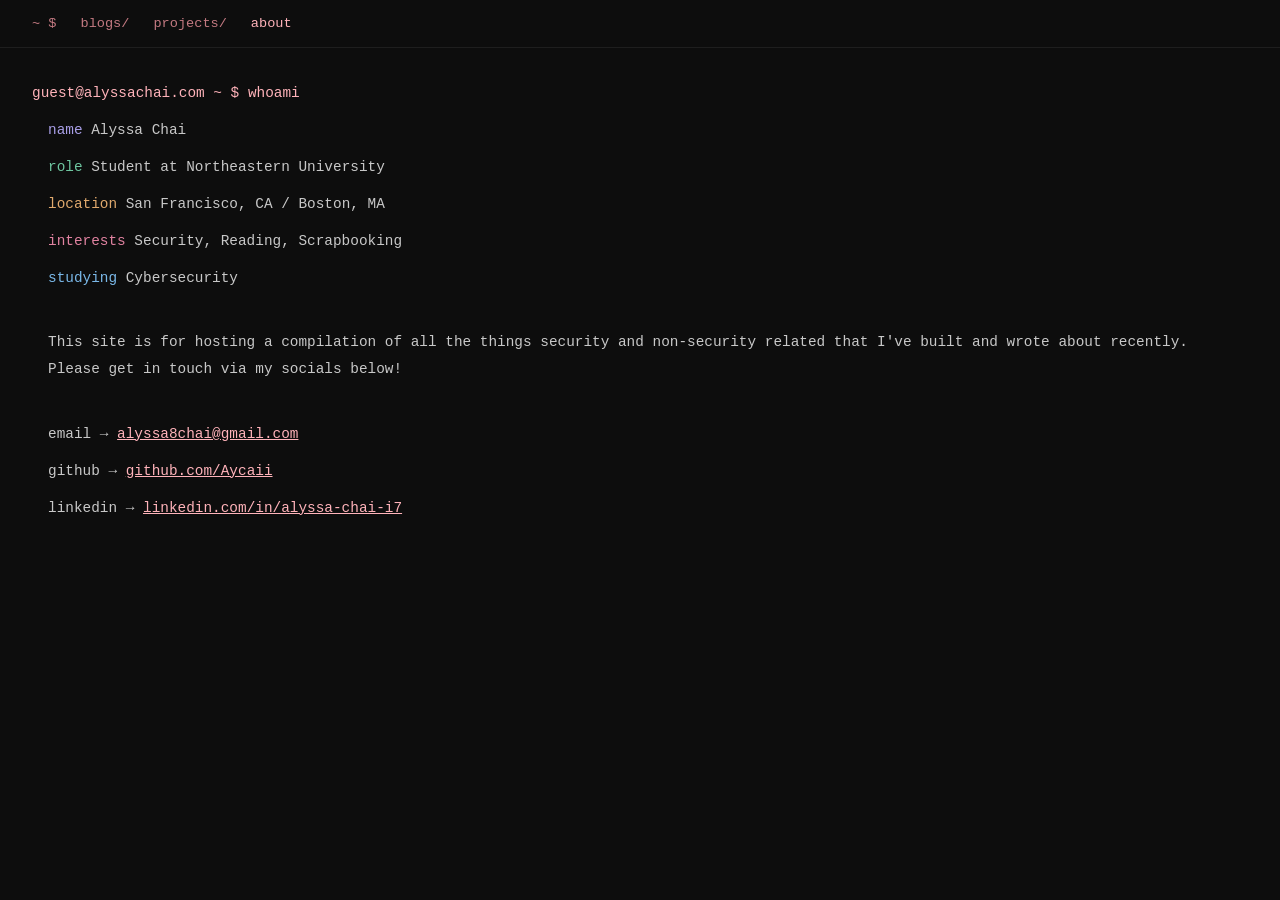
==== about/index.html @ cbaa9bb6 "reconstruction" ====
<!DOCTYPE html>
<html lang="en">
<head>
  <meta charset="UTF-8"/>
  <meta name="viewport" content="width=device-width, initial-scale=1.0"/>
  <title>whoami — alyssa chai</title>
  <link rel="stylesheet" href="../public/main.css"/>
  <style>
    .about-wrap { padding: 2rem; }

    .about-block { font-size: 0.9rem; line-height: 1.9; }
    .about-block .prompt { color: var(--pink); margin-left: 0; margin-bottom: 0.6rem; }
    .about-block p { color: var(--text); margin-left: 1rem; margin-bottom: 0.6rem; }
    .about-block .field { color: var(--dim); }
    .about-block a { color: var(--pink); }

    @media(max-width:600px){
      .about-wrap { padding: 1rem; }
    }
  </style>
</head>
<body>

<nav>
  <a href="/">~ $</a>
  <a href="/blog/">blogs/</a>
  <a href="/projects/">projects/</a>
  <a href="/about/" class="active">about</a>
</nav>

<div class="about-wrap">
  <div class="about-block">
    <p class="prompt">guest@alyssachai.com ~ $ whoami</p>
    <p><span class="field" style="color:#a89ee6;">name        </span>  Alyssa Chai</p>
    <p><span class="field" style="color:#6ec6a0;">role        </span>  Student at Northeastern University</p>
    <p><span class="field" style="color:#e0a96d;">location    </span>  San Francisco, CA / Boston, MA</p>
    <p><span class="field" style="color:#e082a0;">interests   </span>  Security, Reading, Scrapbooking</p>
    <p><span class="field" style="color:#7ab8e8;">studying    </span>  Cybersecurity</p>
    <br/>
    <p>This site is for hosting a compilation of all the things security and non-security related that I've built and wrote about recently. Please get in touch via my socials below! </p>
    <br/>
    <p>email     →  <a href="mailto:alyssa8chai@gmail.com">alyssa8chai@gmail.com</a></p>
    <p>github    →  <a href="https://github.com/Aycaii/" target="_blank" rel="noopener noreferrer">github.com/Aycaii</a></p>
    <p>linkedin  →  <a href="https://www.linkedin.com/in/alyssa-chai-i7/" target="_blank" rel="noopener noreferrer">linkedin.com/in/alyssa-chai-i7</a></p>
  </div>
</div>

</body>
</html>
---- public/main.css ----
:root {
  --pink: #ffb3ba;
  --dim:  #c47a82;
  --bg:   #0d0d0d;
  --bg2:  #111;
  --text: #c8c8c8;
  --muted:#555;
  --terminal-font: 0.9rem;
  --banner-font: 1rem;
}

* { box-sizing: border-box; margin: 0; padding: 0; }

body {
  background: var(--bg);
  color: var(--text);
  font-family: 'Courier New', monospace;
  min-height: 100vh;
}

/* ── NAVIGATION ── */
nav { display: flex; gap: 1.5rem; padding: 1rem 2rem; border-bottom: 1px solid #1e1e1e; font-size: .85rem; }
nav a { color: var(--dim); text-decoration: none; transition: color .2s; cursor: pointer; }
nav a:hover, nav a.active { color: var(--pink); }

@media(max-width:600px){
  nav { padding: .8rem 1rem; }
}
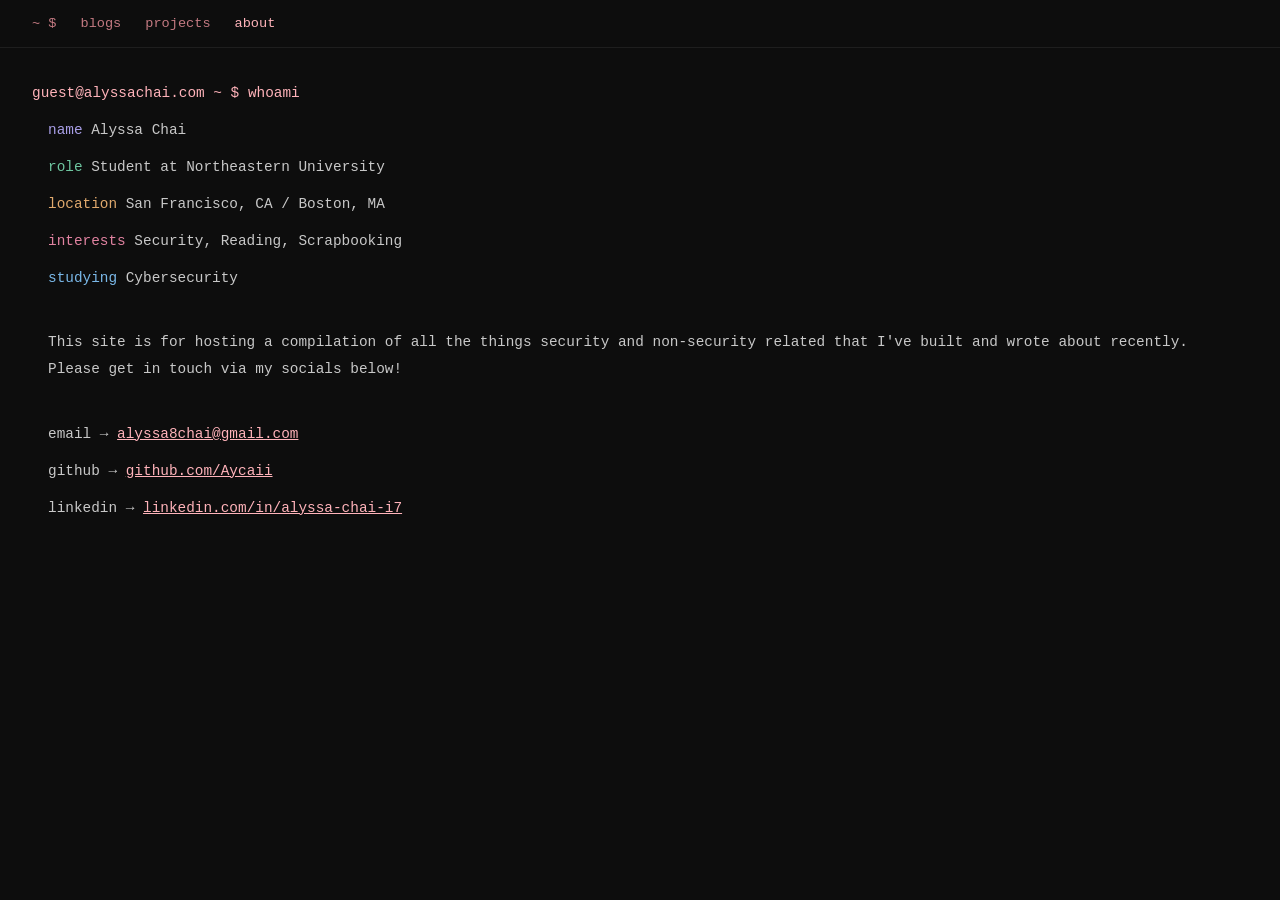
==== commit 301c982f: "scrapbook addition test" ====
--- a/about/index.html
+++ b/about/index.html
@@ -23,8 +23,8 @@
 
 <nav>
   <a href="/">~ $</a>
-  <a href="/blog/">blogs/</a>
-  <a href="/projects/">projects/</a>
+  <a href="/blog/">blogs</a>
+  <a href="/projects/">projects</a>
   <a href="/about/" class="active">about</a>
 </nav>
 
--- a/public/main.css
+++ b/public/main.css
@@ -4,25 +4,32 @@
   --bg:   #0d0d0d;
   --bg2:  #111;
   --text: #c8c8c8;
-  --muted:#555;
-  --terminal-font: 0.9rem;
+  --muted:#5c8a94;
+  --alert: #cac07e;
+  --terminal-font: 0.88rem;
   --banner-font: 1rem;
 }
 
 * { box-sizing: border-box; margin: 0; padding: 0; }
+
 
 body {
   background: var(--bg);
   color: var(--text);
   font-family: 'Courier New', monospace;
   min-height: 100vh;
+  overflow-x: hidden;
 }
+
+.post-back { display: inline-block; color: var(--dim); text-decoration: none; font-size: .85rem; }
+.post-back:hover { color: var(--pink); }
 
 /* ── NAVIGATION ── */
 nav { display: flex; gap: 1.5rem; padding: 1rem 2rem; border-bottom: 1px solid #1e1e1e; font-size: .85rem; }
-nav a { color: var(--dim); text-decoration: none; transition: color .2s; cursor: pointer; }
+nav a { color: var(--dim); text-decoration: none; cursor: pointer; }
 nav a:hover, nav a.active { color: var(--pink); }
 
 @media(max-width:600px){
   nav { padding: .8rem 1rem; }
-}+}
+
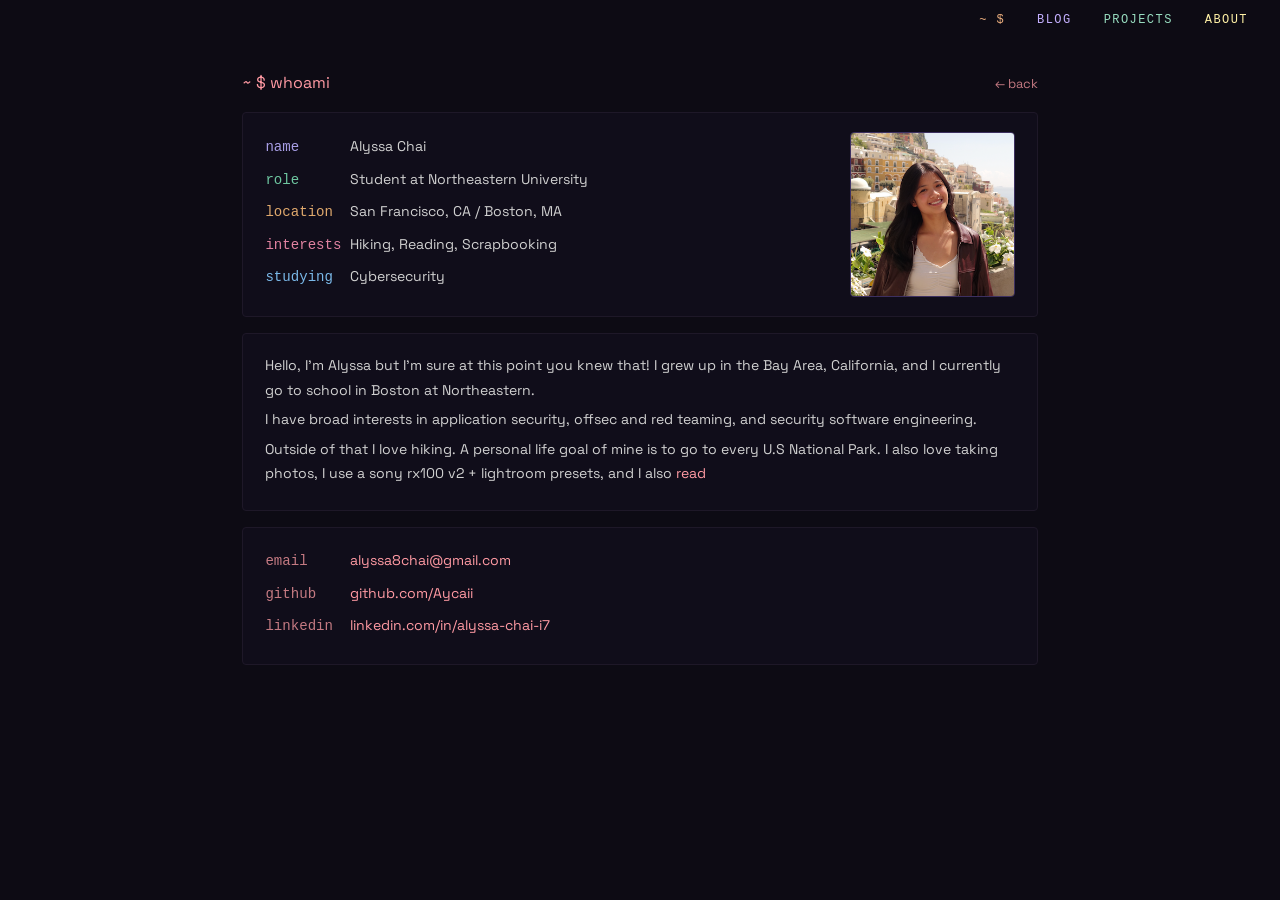
==== commit 9820d04d: "Frontend demon" ====
--- a/about/index.html
+++ b/about/index.html
@@ -5,45 +5,48 @@
   <meta name="viewport" content="width=device-width, initial-scale=1.0"/>
   <title>whoami — alyssa chai</title>
   <link rel="stylesheet" href="../public/main.css"/>
-  <style>
-    .about-wrap { padding: 2rem; }
-
-    .about-block { font-size: 0.9rem; line-height: 1.9; }
-    .about-block .prompt { color: var(--pink); margin-left: 0; margin-bottom: 0.6rem; }
-    .about-block p { color: var(--text); margin-left: 1rem; margin-bottom: 0.6rem; }
-    .about-block .field { color: var(--dim); }
-    .about-block a { color: var(--pink); }
-
-    @media(max-width:600px){
-      .about-wrap { padding: 1rem; }
-    }
-  </style>
+  <link rel="stylesheet" href="../public/blog.css"/>
+  <link rel="icon" type="image/png" href="../public/favicon.png" />
 </head>
 <body>
 
 <nav>
   <a href="/">~ $</a>
-  <a href="/blog/">blogs</a>
+  <a href="/blog/">blog</a>
   <a href="/projects/">projects</a>
   <a href="/about/" class="active">about</a>
 </nav>
 
-<div class="about-wrap">
-  <div class="about-block">
-    <p class="prompt">guest@alyssachai.com ~ $ whoami</p>
-    <p><span class="field" style="color:#a89ee6;">name        </span>  Alyssa Chai</p>
-    <p><span class="field" style="color:#6ec6a0;">role        </span>  Student at Northeastern University</p>
-    <p><span class="field" style="color:#e0a96d;">location    </span>  San Francisco, CA / Boston, MA</p>
-    <p><span class="field" style="color:#e082a0;">interests   </span>  Security, Reading, Scrapbooking</p>
-    <p><span class="field" style="color:#7ab8e8;">studying    </span>  Cybersecurity</p>
-    <br/>
-    <p>This site is for hosting a compilation of all the things security and non-security related that I've built and wrote about recently. Please get in touch via my socials below! </p>
-    <br/>
-    <p>email     →  <a href="mailto:alyssa8chai@gmail.com">alyssa8chai@gmail.com</a></p>
-    <p>github    →  <a href="https://github.com/Aycaii/" target="_blank" rel="noopener noreferrer">github.com/Aycaii</a></p>
-    <p>linkedin  →  <a href="https://www.linkedin.com/in/alyssa-chai-i7/" target="_blank" rel="noopener noreferrer">linkedin.com/in/alyssa-chai-i7</a></p>
+<div class="blog-wrap">
+  <div class="section-title" style="display:flex; justify-content:space-between; align-items:baseline;">
+    <span>~ $ <span>whoami</span></span>
+    <a class="post-back" href="/">← back</a>
   </div>
+
+  <div class="about-card about-card--profile">
+    <div class="about-fields">
+      <p><span class="field" style="color:#a89ee6;">name</span>Alyssa Chai</p>
+      <p><span class="field" style="color:#6ec6a0;">role</span>Student at Northeastern University</p>
+      <p><span class="field" style="color:#e0a96d;">location</span>San Francisco, CA / Boston, MA</p>
+      <p><span class="field" style="color:#e082a0;">interests</span>Hiking, Reading, Scrapbooking</p>
+      <p><span class="field" style="color:#7ab8e8;">studying</span>Cybersecurity</p>
+    </div>
+    <img class="about-photo" src="../public/pfp.png" alt="me"/>
+  </div>
+
+  <div class="about-card bio">
+    <p>Hello, I'm Alyssa but I'm sure at this point you knew that! I grew up in the Bay Area, California, and I currently go to school in Boston at Northeastern.</p>
+    <p>I have broad interests in application security, offsec and red teaming, and security software engineering. </p>
+    <p>Outside of that I love hiking. A personal life goal of mine is to go to every U.S National Park. I also love taking photos, I use a sony rx100 v2 + lightroom presets, and I also <a class="goodreads-link" href="https://www.goodreads.com/user/show/164880070-alyssa-chai" target="_blank" rel="noopener noreferrer">read</a></p>
+  </div>
+
+  <div class="about-card">
+    <p><span class="field">email</span><a href="mailto:alyssa8chai@gmail.com">alyssa8chai@gmail.com</a></p>
+    <p><span class="field">github</span><a href="https://github.com/Aycaii/" target="_blank" rel="noopener noreferrer">github.com/Aycaii</a></p>
+    <p><span class="field">linkedin</span><a href="https://www.linkedin.com/in/alyssa-chai-i7/" target="_blank" rel="noopener noreferrer">linkedin.com/in/alyssa-chai-i7</a></p>
+  </div>
+
 </div>
 
 </body>
-</html>+</html>
--- a/public/main.css
+++ b/public/main.css
@@ -1,35 +1,84 @@
+@import url('https://fonts.googleapis.com/css2?family=VT323&family=Space+Grotesk:wght@400;500&family=JetBrains+Mono:wght@400&display=swap');
+
 :root {
-  --pink: #ffb3ba;
-  --dim:  #c47a82;
-  --bg:   #0d0d0d;
-  --bg2:  #111;
-  --text: #c8c8c8;
-  --muted:#5c8a94;
+  --pink:  #ff9aa3;
+  --dim:   #c47a82;
+  --bg:    #0d0b14;
+  --bg2:   #100d1a;
+  --text:  #d0d0d0;
+  --muted: #6a9aa8;
   --alert: #cac07e;
-  --terminal-font: 0.88rem;
+  --terminal-font: 1rem;
   --banner-font: 1rem;
+  --mono:  'Courier New', monospace;
+  --term:  'JetBrains Mono', monospace;
+  --retro: 'VT323', monospace;
+  --sans:  'Space Grotesk', sans-serif;
 }
 
 * { box-sizing: border-box; margin: 0; padding: 0; }
 
-
 body {
   background: var(--bg);
   color: var(--text);
-  font-family: 'Courier New', monospace;
+  font-family: var(--mono);
   min-height: 100vh;
   overflow-x: hidden;
 }
 
-.post-back { display: inline-block; color: var(--dim); text-decoration: none; font-size: .85rem; }
-.post-back:hover { color: var(--pink); }
+.post-back {
+  display: inline-block; color: var(--dim); text-decoration: none;
+  font-size: .8rem; font-family: var(--sans);
+  transition: color .15s, text-shadow .15s;
+}
+.post-back:hover { color: var(--pink); text-shadow: 0 0 8px rgba(255,154,163,0.4); }
 
-/* ── NAVIGATION ── */
-nav { display: flex; gap: 1.5rem; padding: 1rem 2rem; border-bottom: 1px solid #1e1e1e; font-size: .85rem; }
-nav a { color: var(--dim); text-decoration: none; cursor: pointer; }
-nav a:hover, nav a.active { color: var(--pink); }
+nav {
+  display: flex; justify-content: flex-end; gap: 2rem; padding: 0.8rem 2rem;
+  font-size: .75rem; letter-spacing: 0.12em; text-transform: uppercase;
+  position: relative; z-index: 10000;
+}
+nav a { text-decoration: none; cursor: pointer; transition: filter .15s, text-shadow .15s; }
+nav a:nth-child(1) { color: #ecaf7e; }
+nav a:nth-child(2) { color: #c4b0ff; }
+nav a:nth-child(3) { color: #98ddc0; }
+nav a:nth-child(4) { color: #f5c98a; }
+nav a:hover       { filter: brightness(1.35); text-shadow: 0 0 10px currentColor; }
+nav a.active      { filter: brightness(1.2); }
 
 @media(max-width:600px){
-  nav { padding: .8rem 1rem; }
+  nav { padding: .8rem 1rem; gap: 1.2rem; }
 }
 
+.blog-wrap { padding: 2rem; max-width: 860px; margin: 0 auto; }
+@media(max-width:600px){ .blog-wrap { padding: 1rem; } }
+
+.about-card {
+  border: 1px solid #1e1828;
+  border-radius: 4px;
+  padding: 1.2rem 1.4rem;
+  margin-bottom: 1rem;
+  font-size: 0.9rem;
+  line-height: 1.9;
+  background: var(--bg2);
+  transition: border-color .2s, box-shadow .2s;
+}
+
+.about-card .prompt { color: var(--pink); margin-bottom: 0.8rem; font-size: 0.85rem; font-family: var(--mono); }
+.about-card p { color: var(--text); margin-bottom: 0.3rem; font-family: var(--sans); font-size: 0.88rem; }
+.about-card.bio p { line-height: 1.75; }
+.about-card .field { color: var(--dim); display: inline-block; width: 10ch; font-family: var(--mono); }
+.about-card a { color: var(--pink); text-decoration: none; transition: text-shadow .15s; }
+.about-card a:hover { text-shadow: 0 0 8px rgba(255,154,163,0.4); }
+
+.about-card--profile { display: flex; align-items: center; gap: 1.4rem; }
+.about-fields { flex: 1; }
+.about-photo {
+  flex-shrink: 0;
+  width: 165px;
+  height: 165px;
+  object-fit: cover;
+  border-radius: 4px;
+  border: 1px solid #3d3060;
+}
+@media(max-width:600px){ .about-card--profile { flex-direction: column; } }
--- a/public/blog.css
+++ b/public/blog.css
@@ -0,0 +1,39 @@
+.section-title { margin-bottom: 1.2rem; font-size: .9rem; color: var(--muted); font-family: var(--sans); }
+.section-title span { color: var(--pink); font-size: 1rem; }
+
+.card-list { display: flex; flex-direction: column; gap: .8rem; }
+.card {
+  display: block; text-decoration: none;
+  border: 1px solid #1e1828; border-radius: 4px;
+  padding: 1rem 1.2rem; background: var(--bg2);
+  transition: border-color .2s, box-shadow .2s, background .2s;
+}
+.card:hover {
+  border-color: #3d3060;
+  background: #130f1e;
+  box-shadow: 0 0 18px rgba(196,176,255,0.07);
+}
+.card-header { display: flex; justify-content: space-between; align-items: baseline; gap: 1rem; flex-wrap: wrap; }
+.card-title { color: var(--pink); font-size: .9rem; font-family: var(--sans); transition: text-shadow .2s; }
+.card:hover .card-title { text-shadow: 0 0 10px rgba(255,154,163,0.35); }
+.card-date  { color: var(--muted); font-size: .8rem; font-family: var(--sans); }
+.card-excerpt { color: var(--text); font-size: .85rem; margin-top: .5rem; line-height: 1.65; font-family: var(--sans); }
+
+.tag {
+  display: inline-block; font-size: .7rem;
+  border-radius: 3px; padding: .1rem .4rem; margin-right: .3rem; margin-top: .4rem;
+  border: 1px solid; opacity: .8;
+  transition: opacity .15s, box-shadow .15s;
+  font-family: var(--mono);
+}
+.tag:hover { opacity: 1; box-shadow: 0 0 6px currentColor; }
+
+.tag-security { color: #a89ee6; border-color: #a89ee6; }
+.tag-career   { color: #6ec6a0; border-color: #6ec6a0; }
+.tag-travel   { color: #e0a96d; border-color: #e0a96d; }
+.tag-coding   { color: #e082a0; border-color: #e082a0; }
+.tag-subject  { color: #aaebed; border-color: #aaebed; }
+
+@media(max-width:600px){
+  .card-header { flex-direction: column; gap: .2rem; }
+}
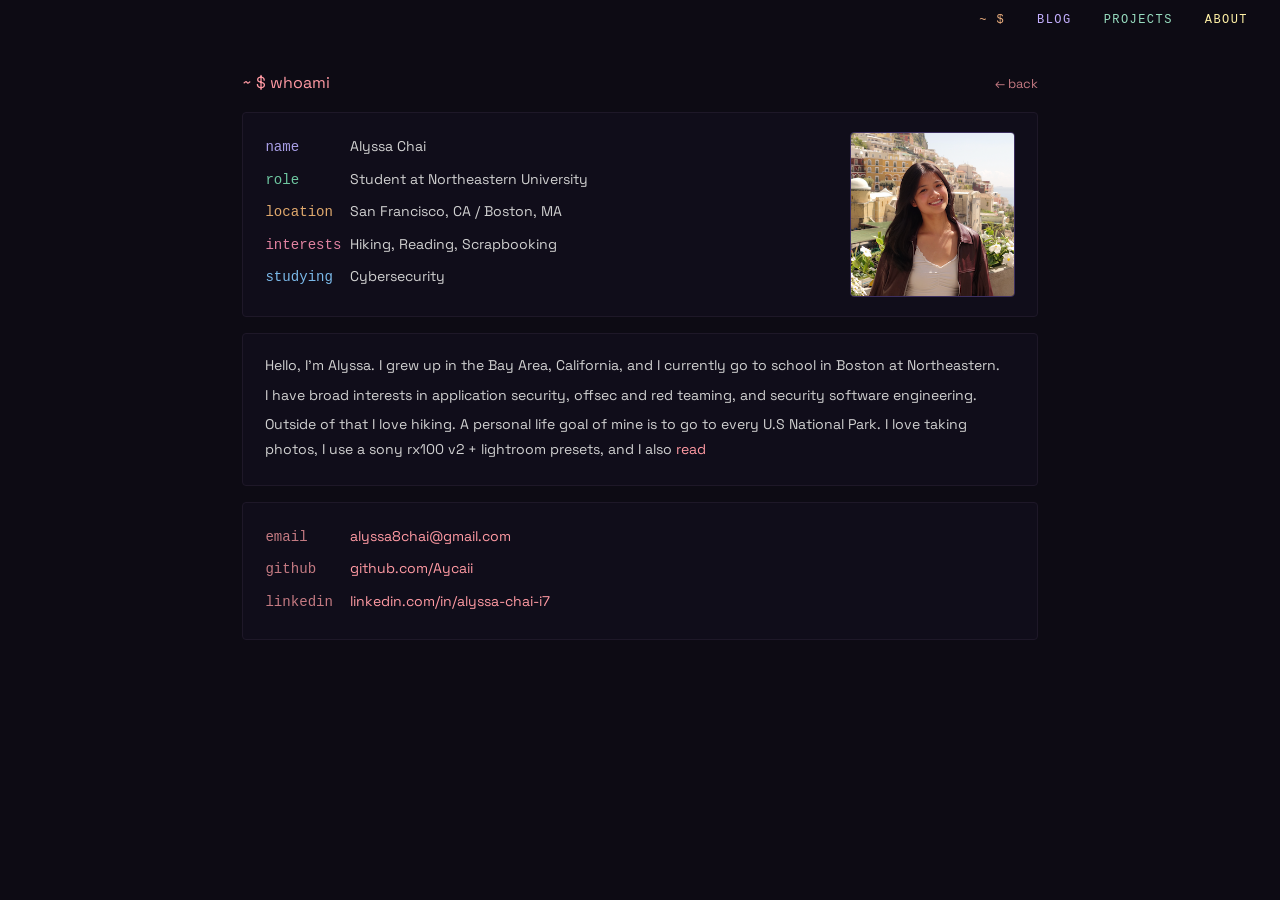
==== commit d03a39c9: "deploy ready?" ====
--- a/about/index.html
+++ b/about/index.html
@@ -35,9 +35,9 @@
   </div>
 
   <div class="about-card bio">
-    <p>Hello, I'm Alyssa but I'm sure at this point you knew that! I grew up in the Bay Area, California, and I currently go to school in Boston at Northeastern.</p>
+    <p>Hello, I'm Alyssa. I grew up in the Bay Area, California, and I currently go to school in Boston at Northeastern.</p>
     <p>I have broad interests in application security, offsec and red teaming, and security software engineering. </p>
-    <p>Outside of that I love hiking. A personal life goal of mine is to go to every U.S National Park. I also love taking photos, I use a sony rx100 v2 + lightroom presets, and I also <a class="goodreads-link" href="https://www.goodreads.com/user/show/164880070-alyssa-chai" target="_blank" rel="noopener noreferrer">read</a></p>
+    <p>Outside of that I love hiking. A personal life goal of mine is to go to every U.S National Park. I love taking photos, I use a sony rx100 v2 + lightroom presets, and I also <a class="goodreads-link" href="https://www.goodreads.com/user/show/164880070-alyssa-chai" target="_blank" rel="noopener noreferrer">read</a></p>
   </div>
 
   <div class="about-card">
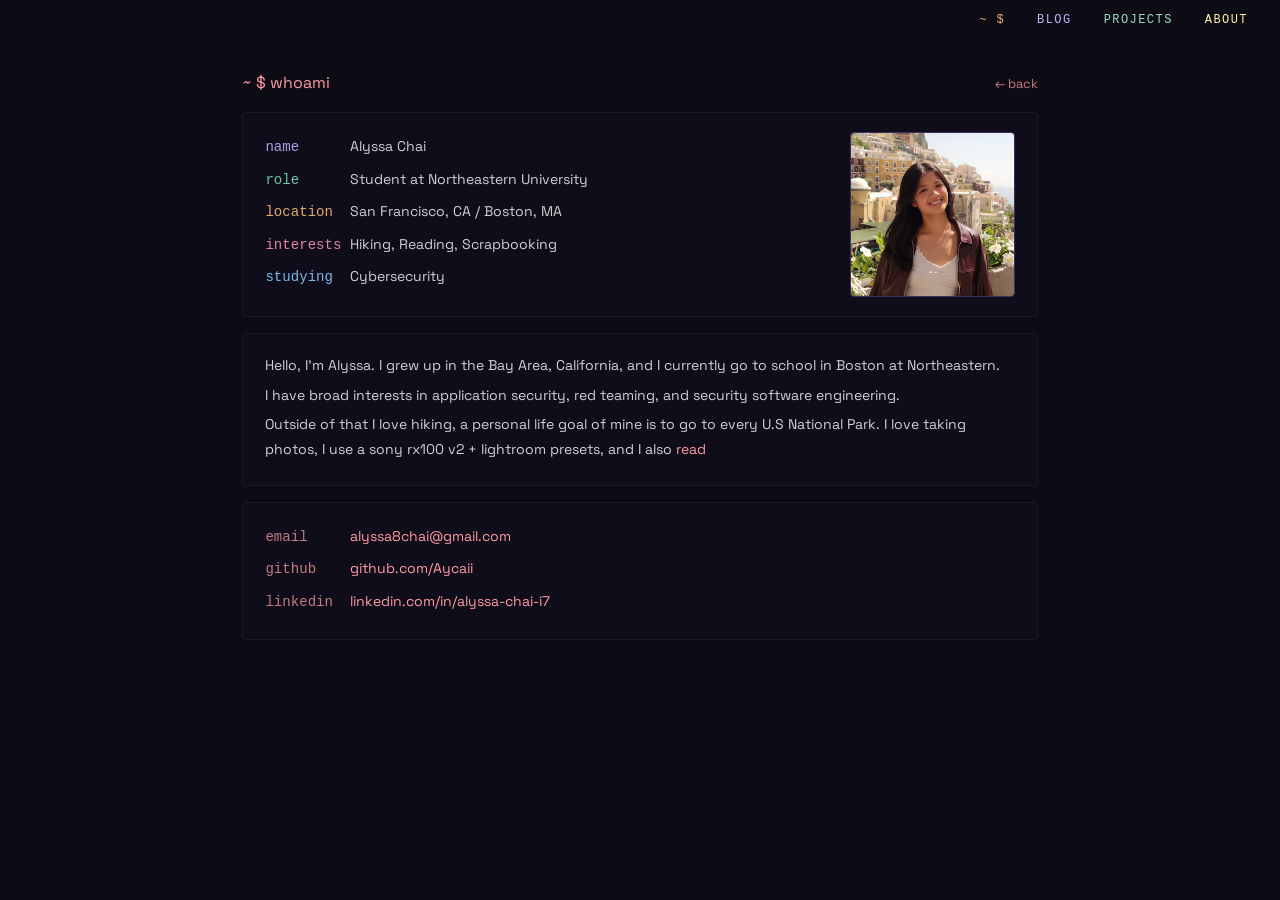
==== commit 49c8585b: "minor changes" ====
--- a/about/index.html
+++ b/about/index.html
@@ -36,8 +36,8 @@
 
   <div class="about-card bio">
     <p>Hello, I'm Alyssa. I grew up in the Bay Area, California, and I currently go to school in Boston at Northeastern.</p>
-    <p>I have broad interests in application security, offsec and red teaming, and security software engineering. </p>
-    <p>Outside of that I love hiking. A personal life goal of mine is to go to every U.S National Park. I love taking photos, I use a sony rx100 v2 + lightroom presets, and I also <a class="goodreads-link" href="https://www.goodreads.com/user/show/164880070-alyssa-chai" target="_blank" rel="noopener noreferrer">read</a></p>
+    <p>I have broad interests in application security, red teaming, and security software engineering. </p>
+    <p>Outside of that I love hiking, a personal life goal of mine is to go to every U.S National Park. I love taking photos, I use a sony rx100 v2 + lightroom presets, and I also <a class="goodreads-link" href="https://www.goodreads.com/user/show/164880070-alyssa-chai" target="_blank" rel="noopener noreferrer">read</a></p>
   </div>
 
   <div class="about-card">
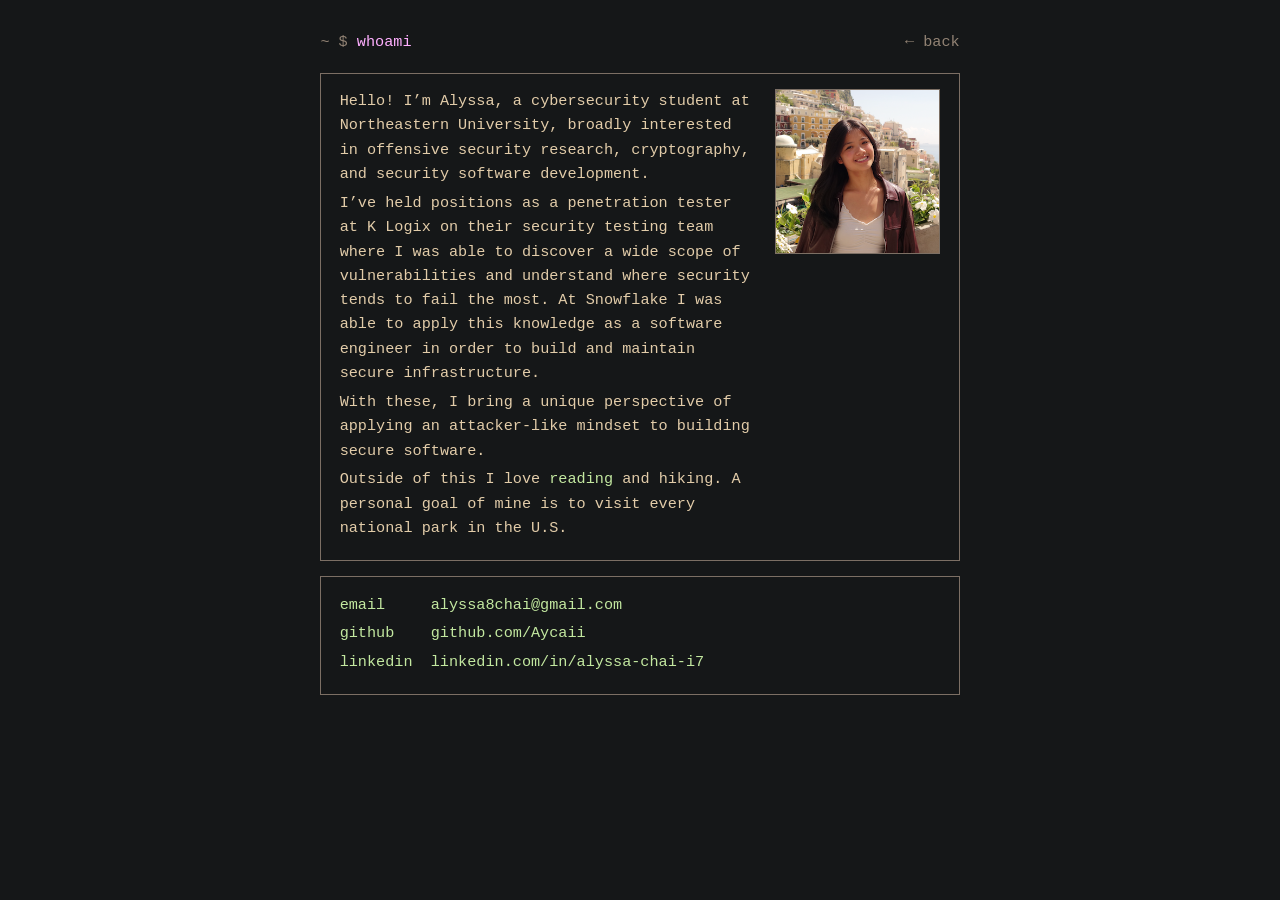
==== commit 496408fb: "revamp" ====
--- a/about/index.html
+++ b/about/index.html
@@ -4,40 +4,26 @@
   <meta charset="UTF-8"/>
   <meta name="viewport" content="width=device-width, initial-scale=1.0"/>
   <title>whoami — alyssa chai</title>
-  <link rel="stylesheet" href="../public/main.css"/>
+  <link rel="stylesheet" href="../public/base.css"/>
   <link rel="stylesheet" href="../public/blog.css"/>
   <link rel="icon" type="image/png" href="../public/favicon.png" />
 </head>
 <body>
 
-<nav>
-  <a href="/">~ $</a>
-  <a href="/blog/">blog</a>
-  <a href="/projects/">projects</a>
-  <a href="/about/" class="active">about</a>
-</nav>
-
 <div class="blog-wrap">
-  <div class="section-title" style="display:flex; justify-content:space-between; align-items:baseline;">
+  <div class="section-title">
     <span>~ $ <span>whoami</span></span>
     <a class="post-back" href="/">← back</a>
   </div>
 
   <div class="about-card about-card--profile">
     <div class="about-fields">
-      <p><span class="field" style="color:#a89ee6;">name</span>Alyssa Chai</p>
-      <p><span class="field" style="color:#6ec6a0;">role</span>Student at Northeastern University</p>
-      <p><span class="field" style="color:#e0a96d;">location</span>San Francisco, CA / Boston, MA</p>
-      <p><span class="field" style="color:#e082a0;">interests</span>Hiking, Reading, Scrapbooking</p>
-      <p><span class="field" style="color:#7ab8e8;">studying</span>Cybersecurity</p>
+      <p>Hello! I’m Alyssa, a cybersecurity student at Northeastern University, broadly interested in offensive security research, cryptography, and security software development.</p>
+      <p>I’ve held positions as a penetration tester at K Logix on their security testing team where I was able to discover a wide scope of vulnerabilities and understand where security tends to fail the most. At Snowflake I was able to apply this knowledge as a software engineer in order to build and maintain secure infrastructure.</p>
+      <p>With these, I bring a unique perspective of applying an attacker-like mindset to building secure software.</p>
+      <p>Outside of this I love <a href="https://www.goodreads.com/user/show/164880070-alyssa-chai" target="_blank" rel="noopener noreferrer">reading</a> and hiking. A personal goal of mine is to visit every national park in the U.S.</p>
     </div>
     <img class="about-photo" src="../public/pfp.png" alt="me"/>
-  </div>
-
-  <div class="about-card bio">
-    <p>Hello, I'm Alyssa. I grew up in the Bay Area, California, and I currently go to school in Boston at Northeastern.</p>
-    <p>I have broad interests in application security, red teaming, and security software engineering. </p>
-    <p>Outside of that I love hiking, a personal life goal of mine is to go to every U.S National Park. I love taking photos, I use a sony rx100 v2 + lightroom presets, and I also <a class="goodreads-link" href="https://www.goodreads.com/user/show/164880070-alyssa-chai" target="_blank" rel="noopener noreferrer">read</a></p>
   </div>
 
   <div class="about-card">
--- a/public/base.css
+++ b/public/base.css
@@ -0,0 +1,51 @@
+:root {
+  --black: #151718;
+  --white: #e2cca9;
+  --lightwhite: #e6dac7;
+  --grey0: #7c6f64;
+  --grey1: #928374;
+  --pink: #ffafff;
+  --green: #c3e8a0;
+}
+
+* {
+  margin: 0;
+  padding: 0;
+  box-sizing: border-box;
+}
+
+html {
+  font-size: 95%;
+}
+
+body {
+  font-family: 'Courier New', Courier, monospace;
+  line-height: 1.6;
+  color: var(--white);
+  background-color: var(--black);
+}
+
+a {
+  color: var(--lightwhite);
+  text-decoration: none;
+}
+
+a:hover {
+  background-color: var(--white);
+  color: var(--black);
+}
+
+.blog-wrap {
+  max-width: 700px;
+  margin: 0 auto;
+  padding: 2rem;
+}
+
+.post-back {
+  color: var(--grey1);
+}
+
+
+@media (max-width: 600px) {
+  .blog-wrap { padding: 1rem; }
+}
--- a/public/blog.css
+++ b/public/blog.css
@@ -1,39 +1,89 @@
-.section-title { margin-bottom: 1.2rem; font-size: .9rem; color: var(--muted); font-family: var(--sans); }
-.section-title span { color: var(--pink); font-size: 1rem; }
+.section-title {
+  display: flex;
+  justify-content: space-between;
+  margin-bottom: 1.2rem;
+  color: var(--grey1);
+}
 
-.card-list { display: flex; flex-direction: column; gap: .8rem; }
-.card {
-  display: block; text-decoration: none;
-  border: 1px solid #1e1828; border-radius: 4px;
-  padding: 1rem 1.2rem; background: var(--bg2);
-  transition: border-color .2s, box-shadow .2s, background .2s;
+.section-title span span {
+  color: var(--pink);
 }
-.card:hover {
-  border-color: #3d3060;
-  background: #130f1e;
-  box-shadow: 0 0 18px rgba(196,176,255,0.07);
+
+.year {
+  color: var(--pink);
+  font-size: 1.05rem;
+  margin: 1.5rem 0 0.5rem;
 }
-.card-header { display: flex; justify-content: space-between; align-items: baseline; gap: 1rem; flex-wrap: wrap; }
-.card-title { color: var(--pink); font-size: .9rem; font-family: var(--sans); transition: text-shadow .2s; }
-.card:hover .card-title { text-shadow: 0 0 10px rgba(255,154,163,0.35); }
-.card-date  { color: var(--muted); font-size: .8rem; font-family: var(--sans); }
-.card-excerpt { color: var(--text); font-size: .85rem; margin-top: .5rem; line-height: 1.65; font-family: var(--sans); }
+
+.year:first-child { margin-top: 0; }
+
+.post-list {
+  list-style: none;
+}
+
+.post-list li {
+  position: relative;
+  padding-left: 1.2rem;
+  margin-bottom: 0.4rem;
+}
+
+.post-list li::before {
+  content: '•';
+  position: absolute;
+  left: 0;
+  color: var(--green);
+}
 
 .tag {
-  display: inline-block; font-size: .7rem;
-  border-radius: 3px; padding: .1rem .4rem; margin-right: .3rem; margin-top: .4rem;
-  border: 1px solid; opacity: .8;
-  transition: opacity .15s, box-shadow .15s;
-  font-family: var(--mono);
+  display: inline-block;
+  color: var(--green);
+  margin: 0.4rem 0.4rem 0 0;
+  font-size: 0.85rem;
 }
-.tag:hover { opacity: 1; box-shadow: 0 0 6px currentColor; }
+.tag::before { content: '#'; }
 
-.tag-security { color: #a89ee6; border-color: #a89ee6; }
-.tag-career   { color: #6ec6a0; border-color: #6ec6a0; }
-.tag-travel   { color: #e0a96d; border-color: #e0a96d; }
-.tag-coding   { color: #e082a0; border-color: #e082a0; }
-.tag-subject  { color: #aaebed; border-color: #aaebed; }
 
-@media(max-width:600px){
-  .card-header { flex-direction: column; gap: .2rem; }
+.about-card {
+  display: block;
+  border: 1px solid var(--grey0);
+  padding: 1rem 1.2rem;
+  margin-bottom: 1rem;
 }
+
+.about-card p {
+  margin-bottom: 0.3rem;
+}
+
+.about-card a {
+  color: var(--green);
+}
+
+.about-card a:hover {
+  background-color: var(--green);
+  color: var(--black);
+}
+
+.about-card .field {
+  display: inline-block;
+  color: var(--green);
+  width: 10ch;
+}
+
+.about-card--profile {
+  display: flex;
+  align-items: flex-start;
+  gap: 1.4rem;
+}
+
+.about-fields { flex: 1; }
+
+.about-photo {
+  width: 165px;
+  height: 165px;
+  object-fit: cover;
+  border: 1px solid var(--grey0);
+}
+
+@media (max-width: 600px) {
+  .about-card--profile { flex-direction: column; }
+}
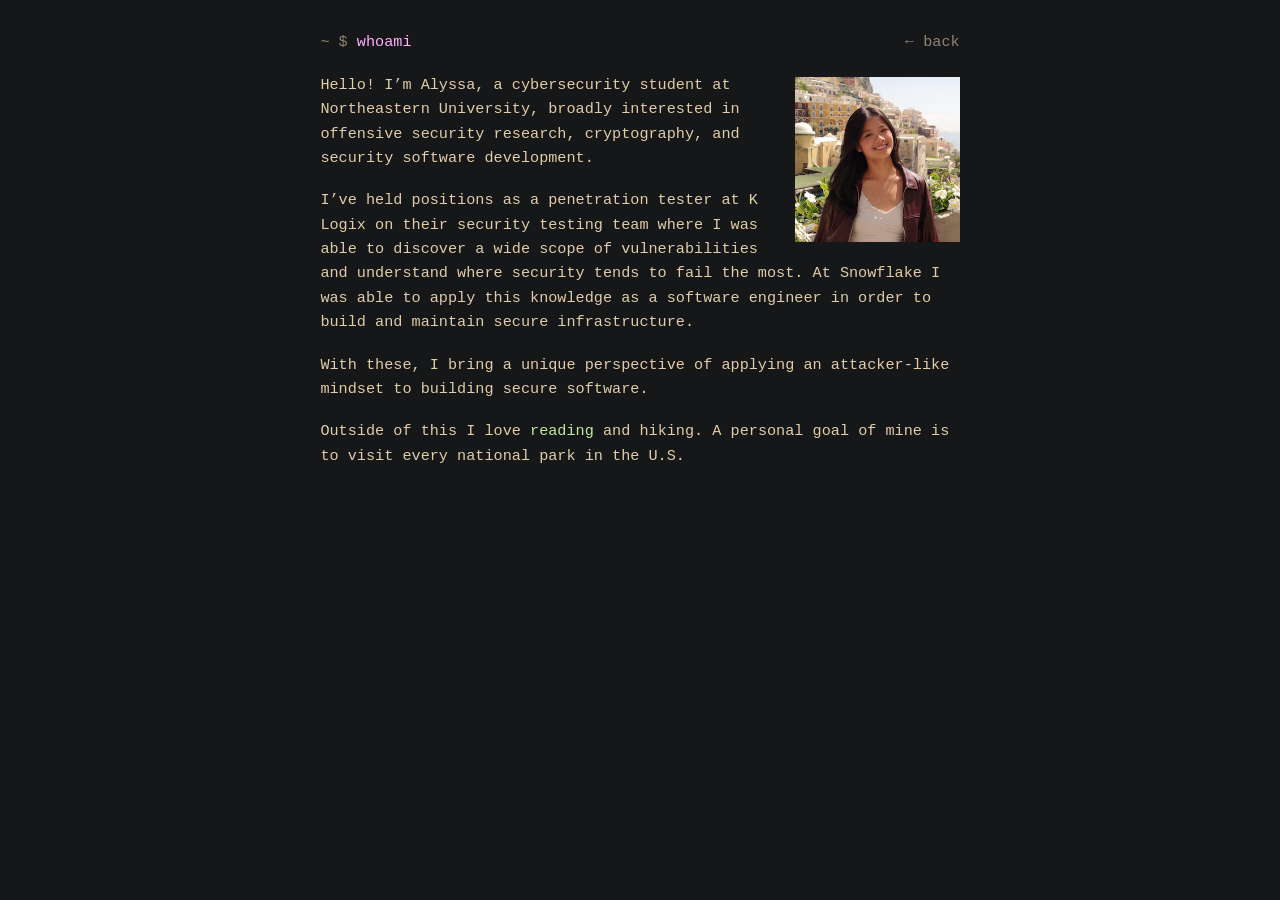
==== commit 2999bedc: "fix about me css" ====
--- a/about/index.html
+++ b/about/index.html
@@ -16,20 +16,12 @@
     <a class="post-back" href="/">← back</a>
   </div>
 
-  <div class="about-card about-card--profile">
-    <div class="about-fields">
-      <p>Hello! I’m Alyssa, a cybersecurity student at Northeastern University, broadly interested in offensive security research, cryptography, and security software development.</p>
-      <p>I’ve held positions as a penetration tester at K Logix on their security testing team where I was able to discover a wide scope of vulnerabilities and understand where security tends to fail the most. At Snowflake I was able to apply this knowledge as a software engineer in order to build and maintain secure infrastructure.</p>
-      <p>With these, I bring a unique perspective of applying an attacker-like mindset to building secure software.</p>
-      <p>Outside of this I love <a href="https://www.goodreads.com/user/show/164880070-alyssa-chai" target="_blank" rel="noopener noreferrer">reading</a> and hiking. A personal goal of mine is to visit every national park in the U.S.</p>
-    </div>
+  <div class="about-bio">
     <img class="about-photo" src="../public/pfp.png" alt="me"/>
-  </div>
-
-  <div class="about-card">
-    <p><span class="field">email</span><a href="mailto:alyssa8chai@gmail.com">alyssa8chai@gmail.com</a></p>
-    <p><span class="field">github</span><a href="https://github.com/Aycaii/" target="_blank" rel="noopener noreferrer">github.com/Aycaii</a></p>
-    <p><span class="field">linkedin</span><a href="https://www.linkedin.com/in/alyssa-chai-i7/" target="_blank" rel="noopener noreferrer">linkedin.com/in/alyssa-chai-i7</a></p>
+    <p>Hello! I’m Alyssa, a cybersecurity student at Northeastern University, broadly interested in offensive security research, cryptography, and security software development.</p>
+    <p>I’ve held positions as a penetration tester at K Logix on their security testing team where I was able to discover a wide scope of vulnerabilities and understand where security tends to fail the most. At Snowflake I was able to apply this knowledge as a software engineer in order to build and maintain secure infrastructure.</p>
+    <p>With these, I bring a unique perspective of applying an attacker-like mindset to building secure software.</p>
+    <p>Outside of this I love <a href="https://www.goodreads.com/user/show/164880070-alyssa-chai" target="_blank" rel="noopener noreferrer">reading</a> and hiking. A personal goal of mine is to visit every national park in the U.S.</p>
   </div>
 
 </div>
--- a/public/blog.css
+++ b/public/blog.css
@@ -43,47 +43,37 @@
 .tag::before { content: '#'; }
 
 
-.about-card {
+.about-bio::after {
+  content: '';
   display: block;
-  border: 1px solid var(--grey0);
-  padding: 1rem 1.2rem;
-  margin-bottom: 1rem;
+  clear: both;
 }
 
-.about-card p {
-  margin-bottom: 0.3rem;
+.about-bio p {
+  margin-bottom: 1.2rem;
 }
 
-.about-card a {
+.about-photo {
+  float: right;
+  width: 165px;
+  height: 165px;
+  object-fit: cover;
+  margin: 0.3rem 0 1rem 1.6rem;
+}
+
+.about-bio a {
   color: var(--green);
 }
 
-.about-card a:hover {
+.about-bio a:hover {
   background-color: var(--green);
   color: var(--black);
 }
 
-.about-card .field {
-  display: inline-block;
-  color: var(--green);
-  width: 10ch;
+@media (max-width: 600px) {
+  .about-photo {
+    width: 120px;
+    height: 120px;
+    margin-left: 1rem;
+  }
 }
-
-.about-card--profile {
-  display: flex;
-  align-items: flex-start;
-  gap: 1.4rem;
-}
-
-.about-fields { flex: 1; }
-
-.about-photo {
-  width: 165px;
-  height: 165px;
-  object-fit: cover;
-  border: 1px solid var(--grey0);
-}
-
-@media (max-width: 600px) {
-  .about-card--profile { flex-direction: column; }
-}
